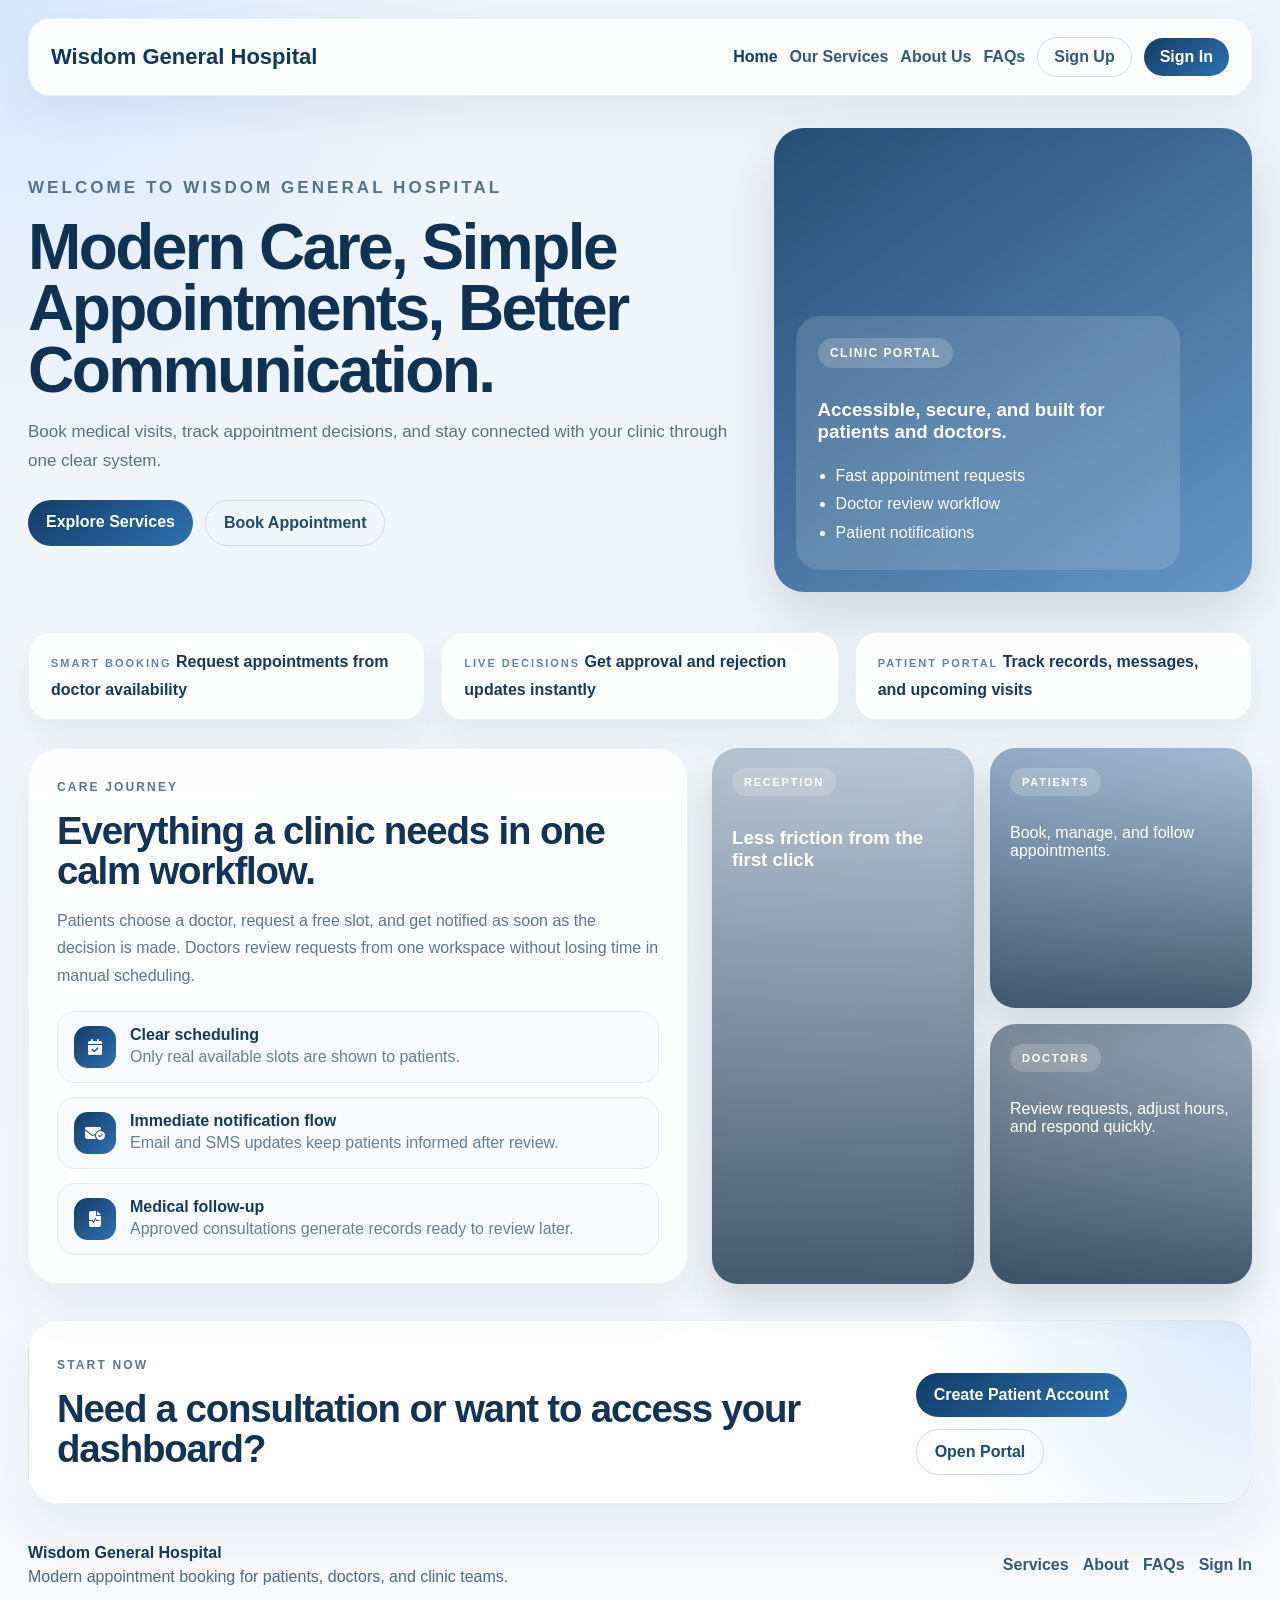
==== frontend/index.html @ e7c77f37 "Initial commit - Doctor Appointment Booking System" ====
<!DOCTYPE html>
<html lang="en">
<head>
    <meta charset="UTF-8">
    <meta name="viewport" content="width=device-width, initial-scale=1.0">
    <title>Wisdom General Hospital</title>
    <link rel="stylesheet" href="common.css">
    <link rel="stylesheet" href="public.css">
    <link rel="stylesheet" href="https://cdnjs.cloudflare.com/ajax/libs/font-awesome/6.5.0/css/all.min.css">
</head>
<body class="public-page">
    <header class="public-header">
        <nav class="public-nav">
            <a class="public-logo" href="index.html">Wisdom General Hospital</a>
            <div class="public-links">
                <a class="active" href="index.html">Home</a>
                <a href="services.html">Our Services</a>
                <a href="about.html">About Us</a>
                <a href="faq.html">FAQs</a>
                <a class="nav-outline" href="register.html">Sign Up</a>
                <a class="nav-solid" href="login.html">Sign In</a>
            </div>
        </nav>
    </header>

    <main>
        <section class="hero-section">
            <div class="hero-copy">
                <p class="hero-kicker">Welcome to Wisdom General Hospital</p>
                <h1>Modern Care, Simple Appointments, Better Communication.</h1>
                <p>
                    Book medical visits, track appointment decisions, and stay connected with your
                    clinic through one clear system.
                </p>
                <div class="hero-actions">
                    <a class="hero-primary" href="services.html">Explore Services</a>
                    <a class="hero-secondary" href="login.html">Book Appointment</a>
                </div>
            </div>
            <div class="hero-visual">
                <div class="hero-card">
                    <span class="hero-badge">Clinic Portal</span>
                    <h3>Accessible, secure, and built for patients and doctors.</h3>
                    <ul>
                        <li>Fast appointment requests</li>
                        <li>Doctor review workflow</li>
                        <li>Patient notifications</li>
                    </ul>
                </div>
            </div>
        </section>

        <section class="public-feature-strip">
            <article class="feature-chip-card">
                <span class="feature-chip-label">Smart Booking</span>
                <strong>Request appointments from doctor availability</strong>
            </article>
            <article class="feature-chip-card">
                <span class="feature-chip-label">Live Decisions</span>
                <strong>Get approval and rejection updates instantly</strong>
            </article>
            <article class="feature-chip-card">
                <span class="feature-chip-label">Patient Portal</span>
                <strong>Track records, messages, and upcoming visits</strong>
            </article>
        </section>

        <section class="showcase-section">
            <div class="showcase-copy">
                <p class="hero-kicker">Care Journey</p>
                <h2>Everything a clinic needs in one calm workflow.</h2>
                <p>
                    Patients choose a doctor, request a free slot, and get notified as soon as the
                    decision is made. Doctors review requests from one workspace without losing time
                    in manual scheduling.
                </p>
                <div class="showcase-list">
                    <div class="showcase-item">
                        <i class="fa-solid fa-calendar-check"></i>
                        <div>
                            <strong>Clear scheduling</strong>
                            <span>Only real available slots are shown to patients.</span>
                        </div>
                    </div>
                    <div class="showcase-item">
                        <i class="fa-solid fa-envelope-circle-check"></i>
                        <div>
                            <strong>Immediate notification flow</strong>
                            <span>Email and SMS updates keep patients informed after review.</span>
                        </div>
                    </div>
                    <div class="showcase-item">
                        <i class="fa-solid fa-file-waveform"></i>
                        <div>
                            <strong>Medical follow-up</strong>
                            <span>Approved consultations generate records ready to review later.</span>
                        </div>
                    </div>
                </div>
            </div>
            <div class="showcase-visual-grid">
                <article class="visual-panel visual-panel-tall">
                    <span class="panel-tag">Reception</span>
                    <h3>Less friction from the first click</h3>
                </article>
                <article class="visual-panel visual-panel-soft">
                    <span class="panel-tag">Patients</span>
                    <p>Book, manage, and follow appointments.</p>
                </article>
                <article class="visual-panel visual-panel-dark">
                    <span class="panel-tag">Doctors</span>
                    <p>Review requests, adjust hours, and respond quickly.</p>
                </article>
            </div>
        </section>

        <section class="cta-band">
            <div>
                <p class="hero-kicker">Start Now</p>
                <h2>Need a consultation or want to access your dashboard?</h2>
            </div>
            <div class="hero-actions">
                <a class="hero-primary" href="register.html">Create Patient Account</a>
                <a class="hero-secondary" href="login.html">Open Portal</a>
            </div>
        </section>
    </main>

    <footer class="public-footer">
        <div>
            <strong>Wisdom General Hospital</strong>
            <p>Modern appointment booking for patients, doctors, and clinic teams.</p>
        </div>
        <div class="footer-links">
            <a href="services.html">Services</a>
            <a href="about.html">About</a>
            <a href="faq.html">FAQs</a>
            <a href="login.html">Sign In</a>
        </div>
    </footer>
</body>
</html>
---- frontend/common.css ----
/* ===================================================
   COMMON UTILITIES
=================================================== */

body {
    margin: 0;
    font-family: 'Segoe UI', sans-serif;
    background: #f4f7fb;
}

.toast-container {
    position: fixed;
    top: 20px;
    right: 20px;
    z-index: 2000;
    display: grid;
    gap: 10px;
    width: min(560px, calc(100vw - 24px));
}

.toast {
    padding: 14px 16px;
    border-radius: 16px;
    color: #ffffff;
    font-size: 14px;
    font-weight: 600;
    line-height: 1.5;
    white-space: normal;
    word-break: break-word;
    box-shadow: 0 18px 34px rgba(17, 49, 83, 0.2);
    opacity: 1;
    transform: translateY(0);
    transition: opacity 0.24s ease, transform 0.24s ease;
}

.toast-success {
    background: linear-gradient(135deg, #17724e, #33a070);
}

.toast-error {
    background: linear-gradient(135deg, #a13848, #d45a6d);
}

.toast-info {
    background: linear-gradient(135deg, #16426f, #2f72b4);
}

.toast-hide {
    opacity: 0;
    transform: translateY(-8px);
}
---- frontend/public.css ----
/* ===================================================
   GLOBAL STYLE
=================================================== */

/* ===================================================
   STYLE MAP
   1. Global and public pages
   2. Login / register pages
   3. Public page enhancements
   4. Dashboard core layout
   5. Dashboard modules:
      - stats / overview
      - appointments / booking
      - inbox
      - reports / records
      - settings / admin tools
   6. Final visual tuning and responsive rules
=================================================== */

body {
    margin: 0;
    font-family: 'Segoe UI', sans-serif;
    background: #f4f7fb;
}

.public-page {
    min-height: 100vh;
    background:
        radial-gradient(circle at top left, rgba(155, 197, 255, 0.26), transparent 24%),
        linear-gradient(180deg, #eef4fb 0%, #f7f9fc 100%);
    color: #12304f;
}

.public-header {
    padding: 18px 28px 0;
}

.public-nav {
    display: flex;
    align-items: center;
    justify-content: space-between;
    gap: 18px;
    padding: 18px 22px;
    border-radius: 22px;
    background: rgba(255, 255, 255, 0.88);
    border: 1px solid rgba(17, 49, 83, 0.06);
    box-shadow: 0 16px 38px rgba(35, 75, 118, 0.08);
}

.public-logo {
    color: #12385f;
    font-size: 22px;
    font-weight: 800;
    text-decoration: none;
}

.public-links {
    display: flex;
    align-items: center;
    flex-wrap: wrap;
    gap: 12px;
}

.public-links a {
    color: #365977;
    font-weight: 600;
    text-decoration: none;
}

.nav-outline,
.nav-solid {
    padding: 10px 16px;
    border-radius: 999px;
}

.nav-outline {
    border: 1px solid #cbd9ea;
}

.nav-solid {
    background: linear-gradient(135deg, #123d67, #2f70b1);
    color: #ffffff !important;
}

.hero-section,
.public-content {
    padding: 32px 28px 40px;
}

.hero-section {
    display: grid;
    grid-template-columns: minmax(0, 1.2fr) minmax(300px, 0.8fr);
    gap: 28px;
    align-items: center;
}

.hero-copy h1,
.about-copy h1,
.page-banner h1 {
    margin: 0;
    font-size: clamp(2.2rem, 5vw, 4.4rem);
    line-height: 0.96;
    letter-spacing: -0.04em;
    color: #113153;
}

.hero-kicker {
    margin: 0 0 14px;
    font-size: 12px;
    font-weight: 700;
    letter-spacing: 0.18em;
    text-transform: uppercase;
    color: #6180a0;
}

.hero-copy p,
.about-copy p,
.page-banner p {
    font-size: 17px;
    line-height: 1.7;
    color: #56718b;
}

.hero-actions {
    display: flex;
    flex-wrap: wrap;
    gap: 12px;
    margin-top: 24px;
}

.hero-primary,
.hero-secondary {
    padding: 13px 18px;
    border-radius: 999px;
    font-weight: 700;
    text-decoration: none;
}

.hero-primary {
    background: linear-gradient(135deg, #123d67, #2f70b1);
    color: #ffffff;
}

.hero-secondary {
    border: 1px solid #cad8e9;
    color: #1c4b76;
}

.hero-visual {
    min-height: 420px;
    border-radius: 30px;
    background:
        linear-gradient(145deg, rgba(18, 61, 103, 0.9), rgba(47, 112, 177, 0.72)),
        url("https://images.unsplash.com/photo-1576091160399-112ba8d25d1d?auto=format&fit=crop&w=1200&q=80") center/cover;
    display: flex;
    align-items: flex-end;
    justify-content: flex-start;
    padding: 22px;
    box-shadow: 0 26px 58px rgba(21, 57, 95, 0.16);
}

.hero-card {
    max-width: 340px;
    padding: 22px;
    border-radius: 24px;
    background: rgba(255, 255, 255, 0.14);
    color: #ffffff;
    backdrop-filter: blur(14px);
}

.hero-card h3 {
    color: #ffffff;
}

.hero-badge {
    display: inline-flex;
    margin-bottom: 12px;
    padding: 8px 12px;
    border-radius: 999px;
    background: rgba(255, 255, 255, 0.18);
    font-size: 12px;
    font-weight: 700;
    letter-spacing: 0.12em;
    text-transform: uppercase;
}

.hero-card ul {
    margin: 14px 0 0;
    padding-left: 18px;
    line-height: 1.8;
}

.page-banner {
    margin-bottom: 22px;
}

.service-grid {
    display: grid;
    grid-template-columns: repeat(2, minmax(0, 1fr));
    gap: 18px;
}

.service-card {
    padding: 24px;
    border-radius: 22px;
    background: rgba(255, 255, 255, 0.88);
    border: 1px solid rgba(17, 49, 83, 0.06);
    box-shadow: 0 16px 34px rgba(35, 75, 118, 0.08);
}

.service-card i {
    font-size: 24px;
    color: #2e6aa9;
}

.service-card h3 {
    margin: 18px 0 0;
}

.about-section {
    display: grid;
    grid-template-columns: minmax(280px, 0.8fr) minmax(0, 1.2fr);
    gap: 24px;
    align-items: stretch;
}

.about-visual {
    min-height: 420px;
    border-radius: 28px;
    background:
        linear-gradient(145deg, rgba(18, 61, 103, 0.2), rgba(47, 112, 177, 0.12)),
        url("https://images.unsplash.com/photo-1612349317150-e413f6a5b16d?auto=format&fit=crop&w=1200&q=80") center/cover;
    box-shadow: 0 22px 48px rgba(35, 75, 118, 0.1);
}

.about-copy {
    padding: 18px 6px;
}

.faq-list {
    display: grid;
    gap: 14px;
}

.faq-item {
    padding: 18px 20px;
    border-radius: 18px;
    background: rgba(255, 255, 255, 0.9);
    border: 1px solid rgba(17, 49, 83, 0.06);
}

.faq-item summary {
    cursor: pointer;
    font-weight: 700;
    color: #183b61;
}

.faq-item p {
    margin: 12px 0 0;
    color: #5d7791;
    line-height: 1.6;
}

/* ===================================================
   ENHANCED PUBLIC PAGES
=================================================== */

.public-nav {
    position: sticky;
    top: 0;
    backdrop-filter: blur(18px);
}

.public-links a:hover {
    color: #143f67;
}

.public-links a.active {
    color: #123d67;
    font-weight: 800;
}

.public-links a.active.nav-solid {
    color: #ffffff;
    box-shadow: 0 12px 26px rgba(18, 61, 103, 0.2);
}

.public-links a.active.nav-outline {
    border-color: #9db7d7;
    background: rgba(255, 255, 255, 0.92);
}

.public-feature-strip {
    padding: 0 28px 18px;
    display: grid;
    grid-template-columns: repeat(3, minmax(0, 1fr));
    gap: 16px;
}

.feature-chip-card,
.value-card {
    padding: 20px 22px;
    border-radius: 22px;
    background: rgba(255, 255, 255, 0.92);
    border: 1px solid rgba(17, 49, 83, 0.07);
    box-shadow: 0 18px 34px rgba(35, 75, 118, 0.08);
}

.feature-chip-label {
    display: inline-flex;
    margin-bottom: 12px;
    font-size: 11px;
    font-weight: 800;
    letter-spacing: 0.18em;
    text-transform: uppercase;
    color: #6483a3;
}

.feature-chip-card strong,
.value-card h3 {
    color: #16395f;
}

.showcase-section {
    padding: 10px 28px 36px;
    display: grid;
    grid-template-columns: minmax(0, 1.1fr) minmax(320px, 0.9fr);
    gap: 24px;
    align-items: stretch;
}

.showcase-copy,
.cta-band,
.image-banner-card {
    border-radius: 30px;
    background: rgba(255, 255, 255, 0.9);
    border: 1px solid rgba(17, 49, 83, 0.06);
    box-shadow: 0 22px 48px rgba(36, 75, 120, 0.08);
}

.showcase-copy {
    padding: 28px;
}

.showcase-copy h2,
.cta-band h2,
.image-banner-copy h2 {
    margin: 0;
    font-size: clamp(1.9rem, 3vw, 3rem);
    line-height: 1.04;
    letter-spacing: -0.03em;
    color: #133255;
}

.showcase-copy p,
.cta-band p,
.image-banner-copy p,
.value-card p {
    color: #5d7791;
    line-height: 1.7;
}

.showcase-list {
    display: grid;
    gap: 14px;
    margin-top: 22px;
}

.showcase-item {
    display: flex;
    gap: 14px;
    align-items: flex-start;
    padding: 14px 16px;
    border-radius: 18px;
    background: #f7fbff;
    border: 1px solid #e1ebf4;
}

.showcase-item i {
    width: 42px;
    height: 42px;
    display: inline-flex;
    align-items: center;
    justify-content: center;
    border-radius: 14px;
    background: linear-gradient(135deg, #123d67, #2f70b1);
    color: #ffffff;
}

.showcase-item strong {
    display: block;
    margin-bottom: 4px;
    color: #173a60;
}

.showcase-item span {
    color: #66809a;
}

.showcase-visual-grid {
    display: grid;
    grid-template-columns: repeat(2, minmax(0, 1fr));
    gap: 16px;
}

.visual-panel {
    min-height: 180px;
    padding: 20px;
    border-radius: 26px;
    color: #ffffff;
    background-size: cover;
    background-position: center;
    position: relative;
    overflow: hidden;
    box-shadow: 0 20px 38px rgba(17, 49, 83, 0.16);
}

.visual-panel::after {
    content: "";
    position: absolute;
    inset: 0;
    background: linear-gradient(180deg, rgba(11, 35, 57, 0.08), rgba(11, 35, 57, 0.7));
}

.visual-panel > * {
    position: relative;
    z-index: 1;
}

.visual-panel-tall {
    grid-row: span 2;
    min-height: 376px;
    background-image:
        linear-gradient(145deg, rgba(18, 61, 103, 0.2), rgba(47, 112, 177, 0.18)),
        url("https://images.unsplash.com/photo-1584515933487-779824d29309?auto=format&fit=crop&w=1200&q=80");
}

.visual-panel-soft {
    background-image:
        linear-gradient(145deg, rgba(32, 87, 149, 0.4), rgba(104, 165, 224, 0.28)),
        url("https://images.unsplash.com/photo-1516549655169-df83a0774514?auto=format&fit=crop&w=1200&q=80");
}

.visual-panel-dark {
    background-image:
        linear-gradient(145deg, rgba(11, 33, 53, 0.45), rgba(50, 111, 175, 0.25)),
        url("https://images.unsplash.com/photo-1579154204601-01588f351e67?auto=format&fit=crop&w=1200&q=80");
}

.panel-tag {
    display: inline-flex;
    margin-bottom: 12px;
    padding: 8px 12px;
    border-radius: 999px;
    background: rgba(255, 255, 255, 0.18);
    font-size: 11px;
    font-weight: 700;
    letter-spacing: 0.16em;
    text-transform: uppercase;
}

.cta-band {
    margin: 0 28px 40px;
    padding: 28px;
    display: flex;
    align-items: center;
    justify-content: space-between;
    gap: 20px;
    background:
        radial-gradient(circle at top right, rgba(141, 188, 241, 0.32), transparent 26%),
        rgba(255, 255, 255, 0.92);
}

.image-banner-card {
    margin-top: 24px;
    min-height: 300px;
    display: flex;
    align-items: flex-end;
    overflow: hidden;
    background-size: cover;
    background-position: center;
}

.service-banner {
    background-image:
        linear-gradient(180deg, rgba(14, 45, 73, 0.18), rgba(14, 45, 73, 0.72)),
        url("https://images.unsplash.com/photo-1519494026892-80bbd2d6fd0d?auto=format&fit=crop&w=1400&q=80");
}

.image-banner-copy {
    width: min(100%, 560px);
    padding: 26px;
    margin: 24px;
    border-radius: 24px;
    background: rgba(255, 255, 255, 0.16);
    color: #ffffff;
    backdrop-filter: blur(14px);
}

.image-banner-copy .hero-kicker,
.image-banner-copy h2,
.image-banner-copy p {
    color: #ffffff;
}

.values-grid {
    margin-top: 24px;
    display: grid;
    grid-template-columns: repeat(3, minmax(0, 1fr));
    gap: 16px;
}

.public-footer {
    padding: 0 28px 34px;
    display: flex;
    align-items: center;
    justify-content: space-between;
    gap: 20px;
    color: #4e6b88;
}

.public-footer strong {
    display: block;
    margin-bottom: 6px;
    color: #14395d;
}

.public-footer p {
    margin: 0;
}

.footer-links {
    display: flex;
    flex-wrap: wrap;
    gap: 14px;
}

.footer-links a {
    color: #365977;
    text-decoration: none;
    font-weight: 600;
}

.service-card p {
    margin: 12px 0 0;
    color: #5f7a95;
    line-height: 1.6;
}

.login-visual-cards {
    display: grid;
    gap: 14px;
    margin-top: 34px;
    max-width: 520px;
}

.login-info-card {
    display: flex;
    gap: 14px;
    align-items: flex-start;
    padding: 18px 20px;
    border-radius: 22px;
    background: rgba(255, 255, 255, 0.56);
    border: 1px solid rgba(17, 49, 83, 0.08);
    box-shadow: 0 16px 36px rgba(39, 76, 119, 0.08);
    backdrop-filter: blur(14px);
}

.login-info-card i {
    width: 42px;
    height: 42px;
    display: inline-flex;
    align-items: center;
    justify-content: center;
    border-radius: 14px;
    background: linear-gradient(135deg, #123d67, #2f70b1);
    color: #ffffff;
    flex-shrink: 0;
}

.login-info-card strong {
    display: block;
    margin: 2px 0 6px;
    color: #15355a;
}

.login-info-card p {
    margin: 0;
    color: #5e7892;
    line-height: 1.6;
}

.login-info-card-photo {
    min-height: 180px;
    flex-direction: column;
    justify-content: flex-end;
    color: #ffffff;
    background:
        linear-gradient(180deg, rgba(18, 61, 103, 0.12), rgba(18, 61, 103, 0.72)),
        url("https://images.unsplash.com/photo-1666214280557-f1b5022eb634?auto=format&fit=crop&w=1200&q=80") center/cover;
}

.register-photo-card {
    background:
        linear-gradient(180deg, rgba(18, 61, 103, 0.14), rgba(18, 61, 103, 0.74)),
        url("https://images.unsplash.com/photo-1579684385127-1ef15d508118?auto=format&fit=crop&w=1200&q=80") center/cover;
}

.login-info-card-photo strong,
.login-info-card-photo .feature-chip-label {
    color: #ffffff;
}

@media (max-width: 920px) {
    .public-feature-strip,
    .showcase-section,
    .values-grid {
        grid-template-columns: 1fr;
    }

    .cta-band,
    .public-footer {
        flex-direction: column;
        align-items: flex-start;
    }

    .showcase-visual-grid {
        grid-template-columns: 1fr;
    }

    .visual-panel-tall {
        min-height: 260px;
        grid-row: auto;
    }
}

@media (max-width: 560px) {
    .public-feature-strip,
    .showcase-section,
    .cta-band,
    .public-footer {
        padding-left: 18px;
        padding-right: 18px;
    }

    .cta-band {
        margin-left: 18px;
        margin-right: 18px;
    }
}

.hero-visual {
    background-position: center center;
}

.about-visual {
    background-position: center top;
}

.visual-panel-tall,
.visual-panel-soft,
.visual-panel-dark,
.service-banner,
.login-info-card-photo,
.register-photo-card {
    background-position: center center;
}
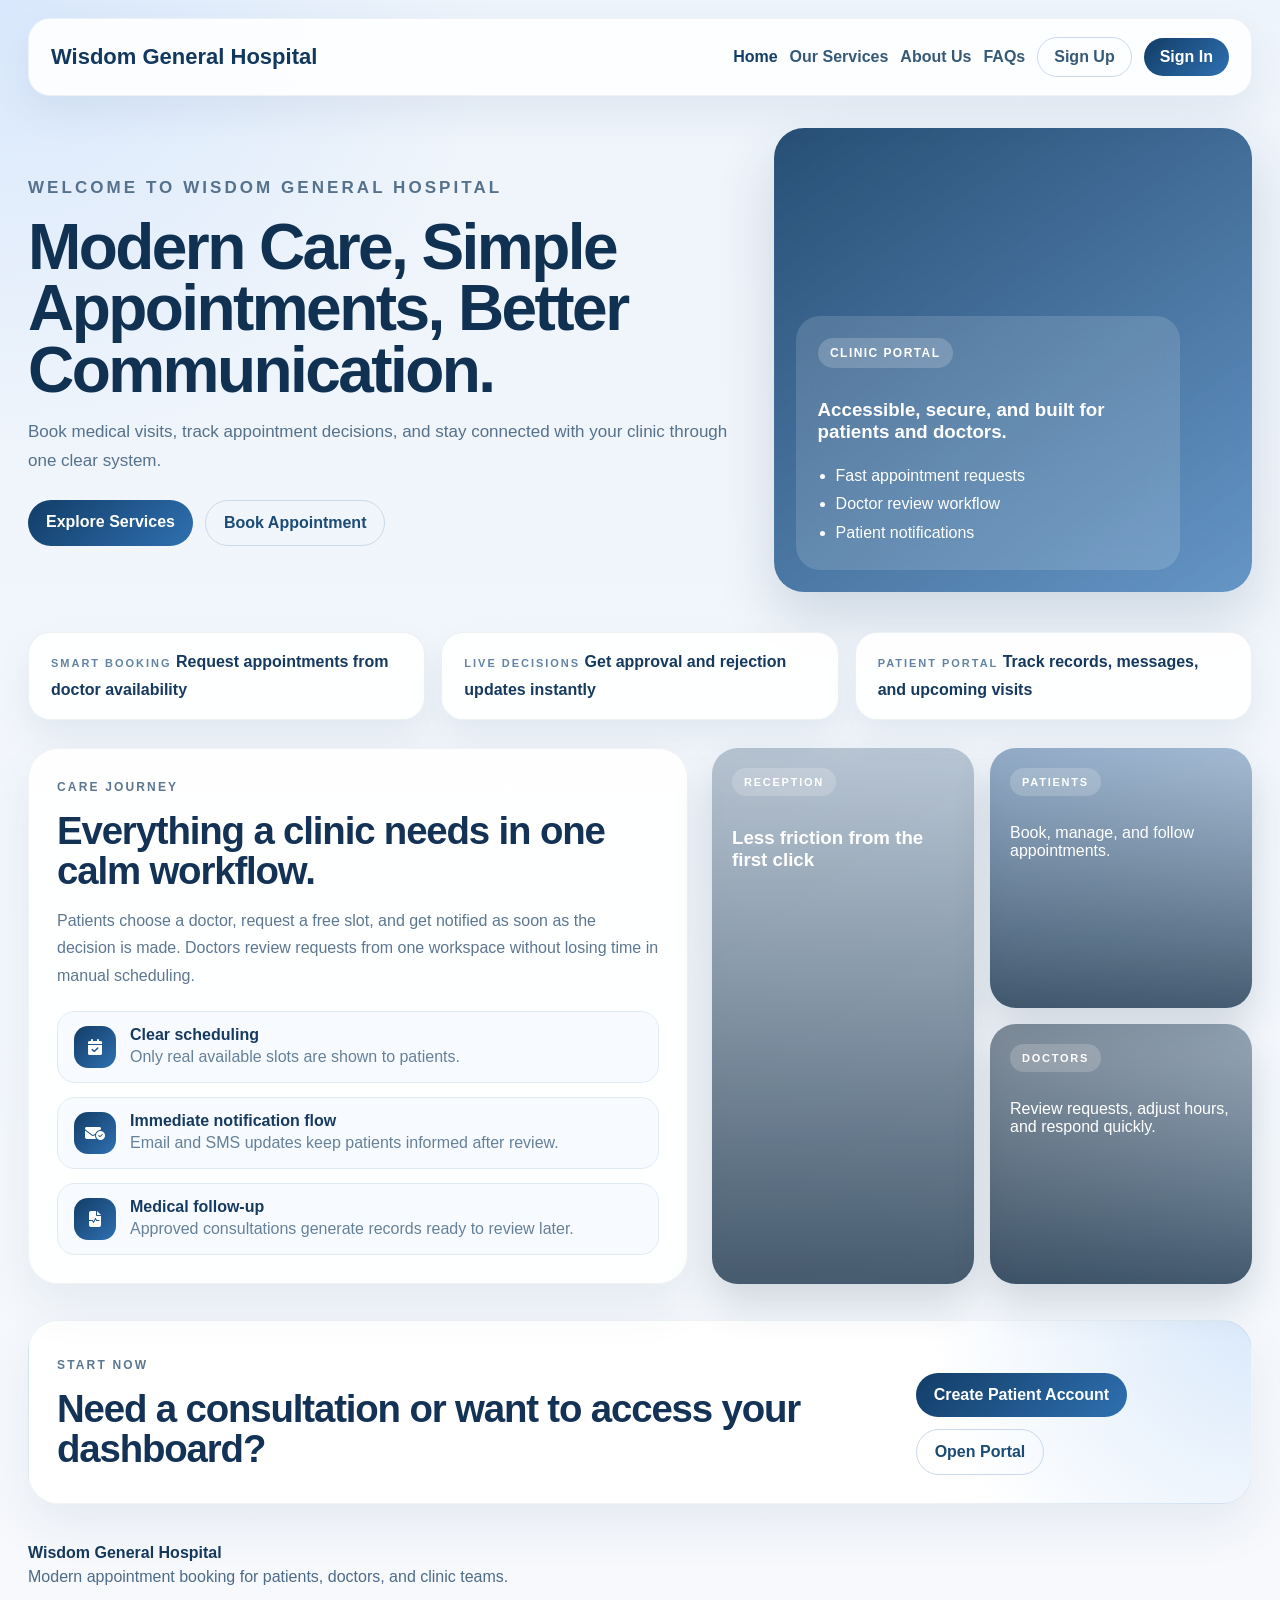
==== commit 394d893d: "Remove duplicate footer navigation links" ====
--- a/frontend/index.html
+++ b/frontend/index.html
@@ -131,12 +131,6 @@
             <strong>Wisdom General Hospital</strong>
             <p>Modern appointment booking for patients, doctors, and clinic teams.</p>
         </div>
-        <div class="footer-links">
-            <a href="services.html">Services</a>
-            <a href="about.html">About</a>
-            <a href="faq.html">FAQs</a>
-            <a href="login.html">Sign In</a>
-        </div>
     </footer>
 </body>
 </html>
